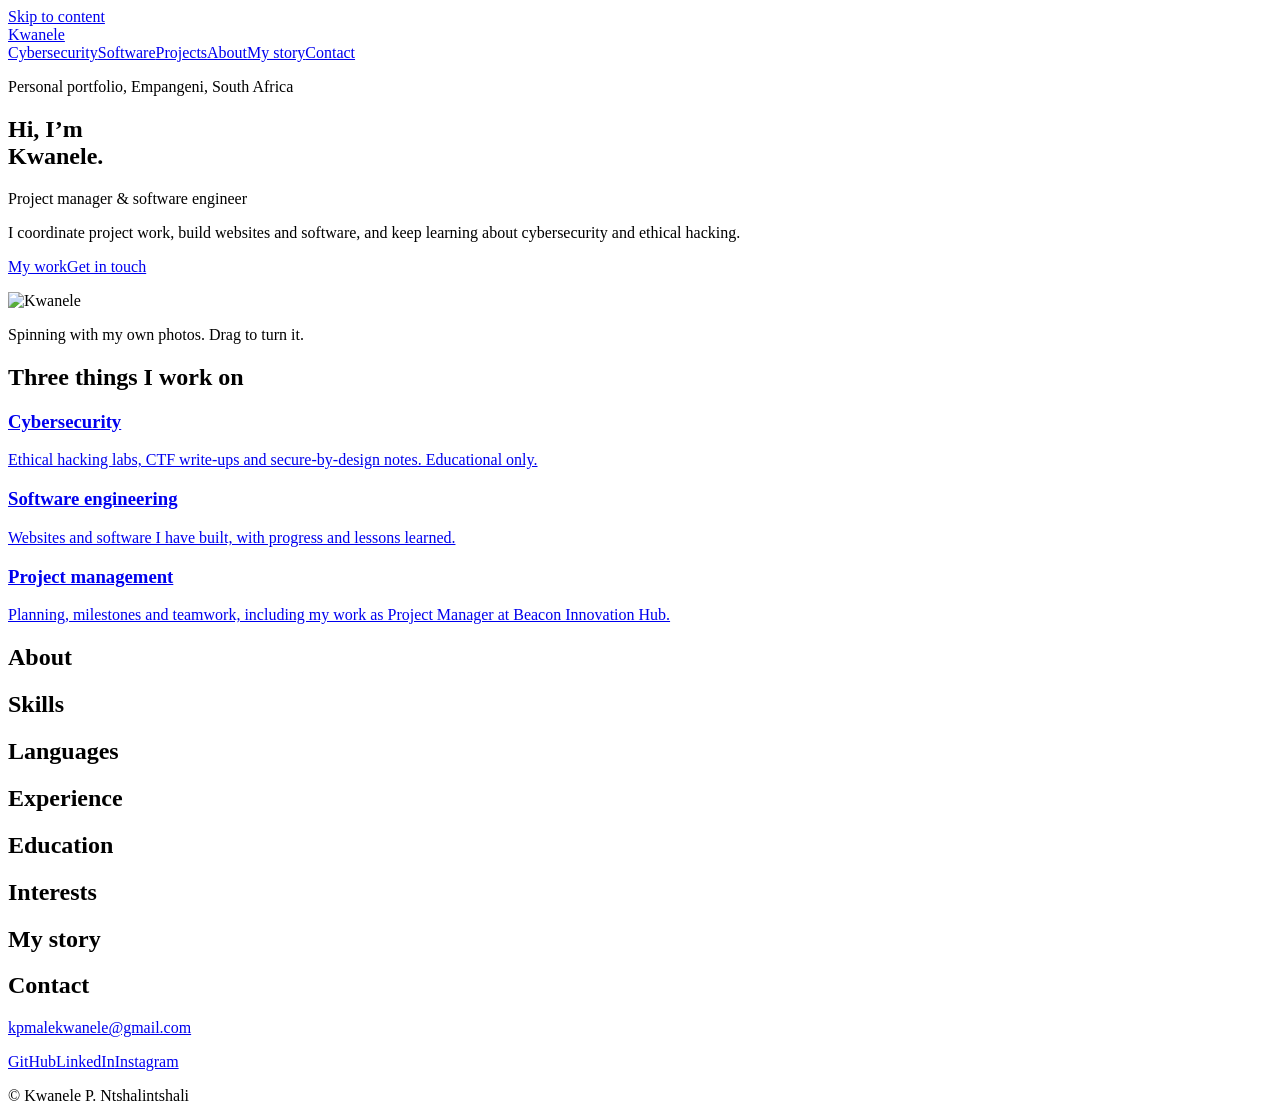
==== kwanele-portfolio/index.html @ b14f5267 "Add files via upload" ====
<!doctype html><html lang="en"><head><meta charset="utf-8"><meta name="viewport" content="width=device-width,initial-scale=1">
<title>Kwanele P. Ntshalintshali | Portfolio</title>
<meta name="description" content="Project manager, software engineer and ethical hacking learner in Empangeni, South Africa.">
<link rel="stylesheet" href="css/style.css"></head><body>
<a class="skip" href="#main">Skip to content</a>
<header class="nav"><a class="brand" href="#/">Kwanele</a><nav aria-label="Main"><a href="#/panel/cyber">Cybersecurity</a><a href="#/panel/software">Software</a><a href="#/panel/pm">Projects</a><a href="#about">About</a><a href="#timeline">My story</a><a href="#contact">Contact</a></nav></header>
<main id="main">
<div id="home">
<section class="hero"><div class="hero-copy"><p class="kicker">Personal portfolio, Empangeni, South Africa</p>
<h1>Hi, I’m<br><span>Kwanele.</span></h1><p class="role">Project manager &amp; software engineer</p>
<p>I coordinate project work, build websites and software, and keep learning about cybersecurity and ethical hacking.</p>
<p class="cta"><a class="btn" href="#panels">My work</a><a class="btn ghost" href="#contact">Get in touch</a></p></div>
<div class="globe-wrap"><div id="globe" role="img" aria-label="A spinning 3D globe covered in my photos, with photos orbiting it"><img src="assets/photos/01.webp" alt="Kwanele"></div><noscript><p>Please enable JavaScript to see the 3D globe.</p></noscript><p class="hint">Spinning with my own photos. Drag to turn it.</p></div></section>
<section class="strip" aria-label="Photos of Kwanele"><div class="track" id="track"></div></section>
<section id="panels" class="wrap"><h2>Three things I work on</h2><div class="cards">
<a class="card cyber" href="#/panel/cyber"><h3>Cybersecurity</h3><p>Ethical hacking labs, CTF write-ups and secure-by-design notes. Educational only.</p></a>
<a class="card software" href="#/panel/software"><h3>Software engineering</h3><p>Websites and software I have built, with progress and lessons learned.</p></a>
<a class="card pm" href="#/panel/pm"><h3>Project management</h3><p>Planning, milestones and teamwork, including my work as Project Manager at Beacon Innovation Hub.</p></a></div></section>
<section id="about" class="wrap two"><div><h2>About</h2><div id="aboutText"></div></div>
<div><h2>Skills</h2><ul class="chips" id="skillsList"></ul><h2>Languages</h2><ul class="chips" id="langList"></ul></div></section>
<section id="experience" class="wrap two"><div><h2>Experience</h2><div class="entries" id="expList"></div></div>
<div><h2>Education</h2><div class="entries" id="eduList"></div><h2>Interests</h2><ul class="chips" id="intList"></ul></div></section>
<section id="timeline" class="wrap journey"><h2 id="jTitle">My story</h2><div id="jStage"></div><div id="jFlat" hidden></div><div class="sr-only" id="jFull"></div></section>
<section id="contact" class="wrap"><h2>Contact</h2><p><a href="mailto:kpmalekwanele@gmail.com">kpmalekwanele@gmail.com</a></p>
<p class="links"><a href="https://github.com/kaypee-byte" rel="noopener">GitHub</a><a href="https://www.linkedin.com/in/kwanele-ntshalintshali-8764363b4" rel="noopener">LinkedIn</a><a href="https://www.instagram.com/kai_m3ch/" rel="noopener">Instagram</a></p></section>
</div>
<section id="view" class="wrap" hidden></section>
</main><footer>© Kwanele P. Ntshalintshali</footer>
<script src="assets/vendor/three.min.js"></script><script src="config.js"></script><script src="assets/photos-data.js"></script>
<!-- Video on globe: uncomment after adding assets/video/hero.mp4 -->
<!-- <script>window.SITE_VIDEO="assets/video/hero.mp4"</script> --><script src="js/defaults.js"></script><script src="js/app.js"></script></body></html>
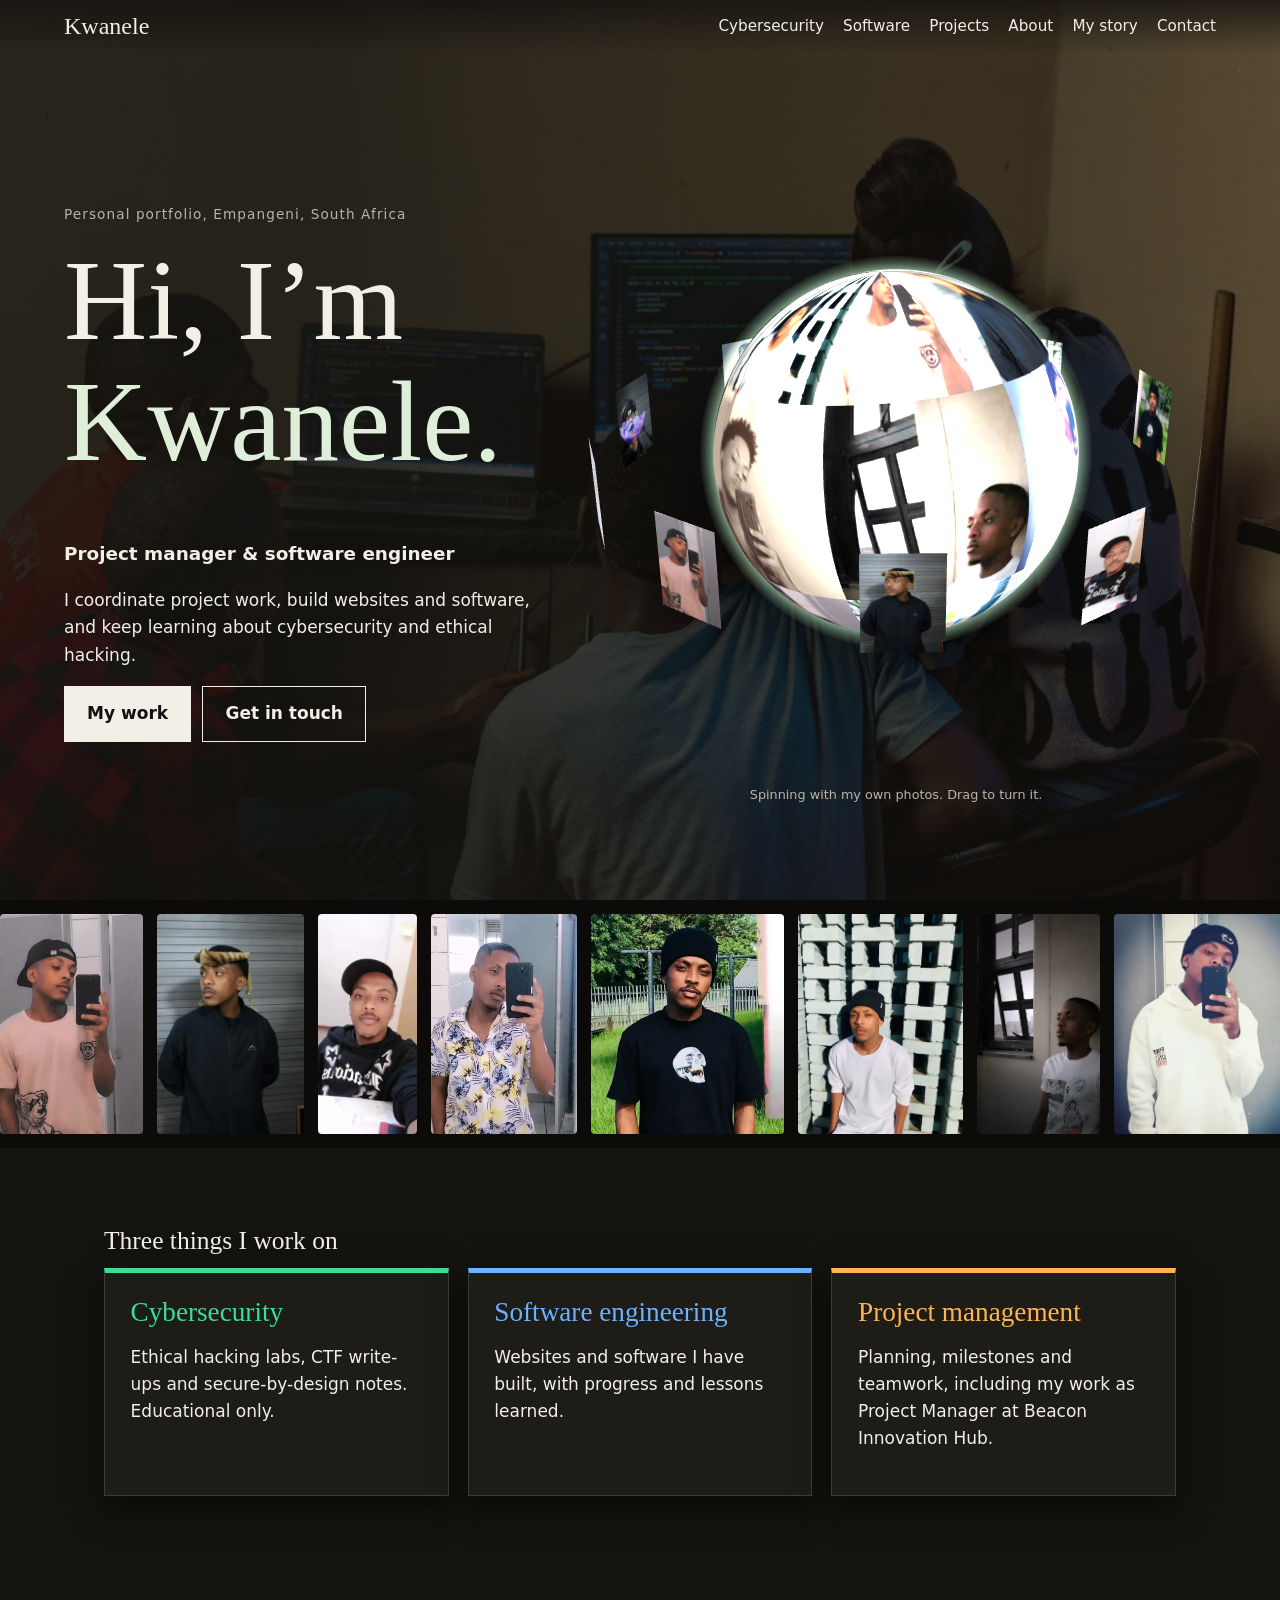
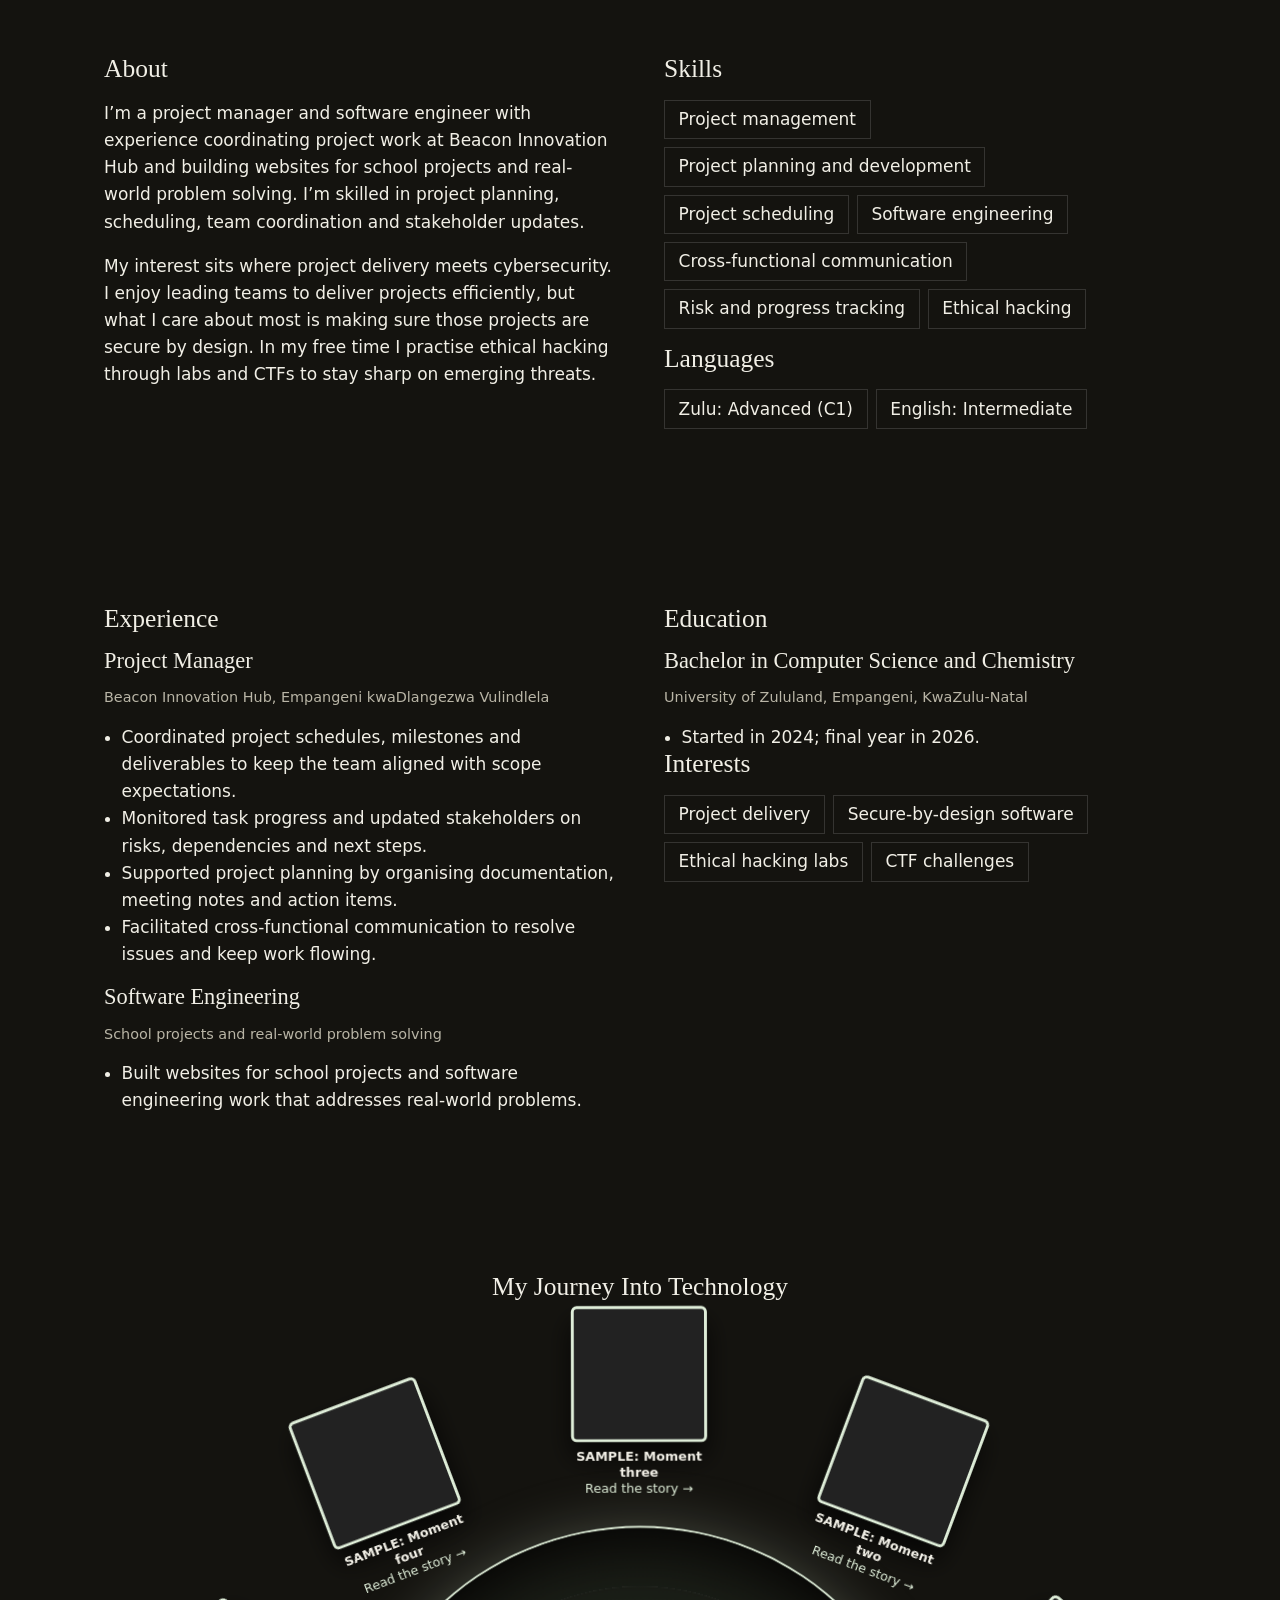
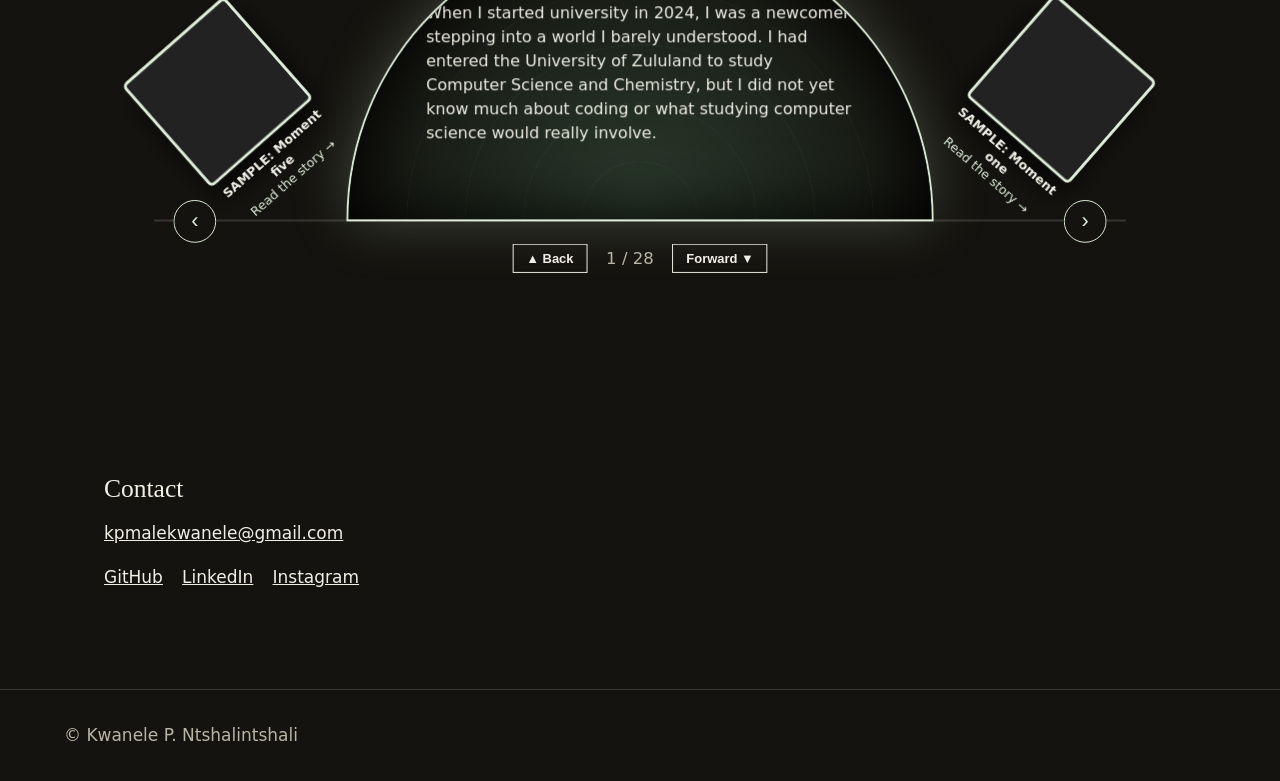
==== commit 70f627bb: "Fix LinkedIn link in contact section Updated LinkedIn link to reflect correct profile." ====
--- a/kwanele-portfolio/index.html
+++ b/kwanele-portfolio/index.html
@@ -22,7 +22,7 @@
 <div><h2>Education</h2><div class="entries" id="eduList"></div><h2>Interests</h2><ul class="chips" id="intList"></ul></div></section>
 <section id="timeline" class="wrap journey"><h2 id="jTitle">My story</h2><div id="jStage"></div><div id="jFlat" hidden></div><div class="sr-only" id="jFull"></div></section>
 <section id="contact" class="wrap"><h2>Contact</h2><p><a href="mailto:kpmalekwanele@gmail.com">kpmalekwanele@gmail.com</a></p>
-<p class="links"><a href="https://github.com/kaypee-byte" rel="noopener">GitHub</a><a href="https://www.linkedin.com/in/kwanele-ntshalintshali-8764363b4" rel="noopener">LinkedIn</a><a href="https://www.instagram.com/kai_m3ch/" rel="noopener">Instagram</a></p></section>
+<p class="links"><a href="https://github.com/kaypee-byte" rel="noopener">GitHub</a><a href="https://www.linkedin.com/in/mr-kwanele-p-ntshalintshali-8764363b4/" rel="noopener">LinkedIn</a><a href="https://www.instagram.com/kai_m3ch/" rel="noopener">Instagram</a></p></section>
 </div>
 <section id="view" class="wrap" hidden></section>
 </main><footer>© Kwanele P. Ntshalintshali</footer>
--- a/kwanele-portfolio/css/style.css
+++ b/kwanele-portfolio/css/style.css
@@ -0,0 +1,57 @@
+:root{--bg:#14130f;--ink:#f1efe6;--mute:#b9b5a6;--line:#ffffff24;--sage:#dfeed9;--cyber:#3ddc97;--software:#6cb2ff;--pm:#ffb454;--a:var(--sage);color-scheme:dark}
+*{box-sizing:border-box}html{scroll-behavior:smooth}
+body{margin:0;background:var(--bg);color:var(--ink);font:17px/1.6 "Source Sans 3",system-ui,sans-serif}
+h1,h2,h3,.brand{font-family:"Newsreader",Georgia,serif;font-weight:500;line-height:1.05;margin:0 0 .5em}
+a{color:inherit}a:focus-visible,button:focus-visible{outline:3px solid var(--sage);outline-offset:3px}
+.skip{position:absolute;left:-999px}.skip:focus{left:8px;top:8px;background:#fff;color:#000;padding:8px;z-index:99}
+.nav{position:fixed;inset:0 0 auto;z-index:20;display:flex;justify-content:space-between;align-items:center;padding:14px 5vw;background:linear-gradient(#14130fcc,#14130f00)}
+.nav nav{display:flex;gap:1.2rem;flex-wrap:wrap;font-size:.95rem}.nav a{text-decoration:none}.brand{font-size:1.5rem;margin:0}
+.hero{min-height:100svh;display:grid;grid-template-columns:1.1fr 1fr;align-items:center;gap:2rem;padding:110px 5vw 60px;background:linear-gradient(90deg,#14130fe6 25%,#14130f99),url(../assets/team.jpg) center/cover}
+.kicker{font-size:.85rem;letter-spacing:.08em;color:var(--mute)}.hero h1{font-size:clamp(3.4rem,9vw,7.5rem)}.hero h1 span{color:var(--sage)}
+.role{font-weight:600;font-size:1.15rem}.hero-copy p{max-width:34em}
+.btn{display:inline-block;padding:.8em 1.3em;background:var(--ink);color:#111;text-decoration:none;font-weight:600;border:1px solid var(--ink);margin-right:.7rem;transition:transform .2s}
+.btn.ghost{background:transparent;color:var(--ink)}.btn:hover{transform:translateY(-3px)}
+.globe-wrap{display:grid;justify-items:center}
+#globe{width:min(52vw,640px);aspect-ratio:1;cursor:grab;touch-action:pan-y;filter:drop-shadow(0 30px 40px #000a)}
+#globe canvas{width:100%!important;height:100%!important;display:block}#globe img{width:100%;height:100%;object-fit:cover;border-radius:50%}
+.hint{font-size:.8rem;color:var(--mute)}
+.strip{overflow:hidden;background:#0c0b09;padding:14px 0}.track{display:flex;width:max-content;animation:slide 70s linear infinite}
+.track img{height:220px;width:auto;margin-right:14px;border-radius:4px;display:block}
+@keyframes slide{to{transform:translateX(-50%)}}
+.wrap{padding:80px 5vw;max-width:1200px;margin:auto}.two{display:grid;grid-template-columns:1fr 1fr;gap:3rem}
+.cards{display:grid;grid-template-columns:repeat(3,1fr);gap:1.2rem;perspective:900px}
+.card{display:block;padding:1.6rem;min-height:220px;text-decoration:none;border:1px solid var(--line);border-top:5px solid var(--a);background:#1d1c16;transform:rotateX(var(--rx,0)) rotateY(var(--ry,0));transition:transform .15s,box-shadow .2s;box-shadow:0 12px 30px #0008}
+.card:hover{box-shadow:0 22px 40px #000c}.card h3{color:var(--a);font-size:1.7rem}
+.cyber{--a:var(--cyber)}.software{--a:var(--software)}.pm{--a:var(--pm)}
+.chips{list-style:none;padding:0;display:flex;flex-wrap:wrap;gap:.5rem}.chips li{border:1px solid var(--line);padding:.3em .8em}
+.ph{border:1px dashed var(--pm);color:var(--pm);padding:.3em .6em}.tl{border-left:2px solid var(--line);padding-left:1.2rem;list-style:none}.tl li{margin:1rem 0}.tl b{margin-right:.6rem}
+.links a{margin-right:1.2rem}footer{padding:2rem 5vw;color:var(--mute);border-top:1px solid var(--line)}
+#view{padding-top:110px;min-height:80vh;border-top:6px solid var(--a)}#view h1{color:var(--a);font-size:clamp(2.4rem,6vw,4rem)}
+.posts{display:grid;grid-template-columns:repeat(auto-fill,minmax(260px,1fr));gap:1.2rem}.post{border:1px solid var(--line);border-top:4px solid var(--a);padding:1rem;text-decoration:none;background:#1d1c16}
+.post img,.media img,.media video{width:100%;border-radius:4px;display:block;margin:.6rem 0}.meta{color:var(--mute);font-size:.9rem}
+.badge{border:1px solid var(--a);color:var(--a);padding:0 .5em;font-size:.8rem}.note{background:#ffffff10;padding:.8rem 1rem;border-left:4px solid var(--a)}
+@media(max-width:800px){.hero,.two,.cards{grid-template-columns:1fr}#globe{width:min(80vw,400px)}.track img{height:150px}.nav nav{font-size:.8rem;gap:.7rem}}
+@media(prefers-reduced-motion:reduce){*{animation:none!important;transition:none!important;scroll-behavior:auto!important}.strip{overflow-x:auto}}
+.sr-only{position:absolute;width:1px;height:1px;overflow:hidden;clip:rect(0 0 0 0);white-space:nowrap}
+.entries h3{font-size:1.4rem;margin:1rem 0 .2rem}.entries ul{margin:.4rem 0 0;padding-left:1.1rem}.story p{max-width:46em;font-size:1.1rem}
+.journey{max-width:1100px}.journey h2{text-align:center}
+#jStage{position:relative;width:100%;margin:0 auto}#jScale{width:1000px;transform-origin:0 0}
+.stage{position:relative;width:1000px;height:620px}
+.floor{position:absolute;left:0;right:0;top:520px;border-top:2px solid var(--line)}
+.dome{position:absolute;left:200px;top:220px;width:600px;height:300px;border-radius:300px 300px 0 0;overflow:hidden;perspective:1000px;cursor:grab;touch-action:none;
+ background:repeating-radial-gradient(circle at 50% 100%,transparent 0 59px,#ffffff10 60px),radial-gradient(ellipse at 50% 100%,#2c3d2e,#14130f 75%);
+ box-shadow:inset 0 0 70px #000,0 0 0 2px var(--sage),0 0 60px #dfeed940}
+.drum{position:absolute;inset:0;transform-style:preserve-3d}
+.seg{position:absolute;left:50%;top:50%;width:440px;height:190px;margin:-95px 0 0 -220px;display:flex;align-items:center;font-size:16.5px;line-height:1.5;backface-visibility:hidden;color:var(--ink);text-align:left}
+.ctrl{position:absolute;left:0;right:0;top:545px;display:flex;justify-content:center;align-items:center;gap:1.2rem;color:var(--mute)}.ctrl .btn{margin:0;padding:.5em 1em}
+.moment{position:absolute;width:140px;transform:translate(-50%,-50%) rotate(var(--r,0deg));text-decoration:none;display:block}
+.moment .in{display:block;transition:transform .25s}.moment:hover .in,.moment:focus-visible .in{transform:translateY(-10px) scale(1.07)}
+.thumb{display:block;width:140px;height:140px;border:3px solid var(--sage);border-radius:6px;overflow:hidden;background:#222;box-shadow:0 16px 28px #000b}
+.thumb img,.thumb video{width:100%;height:100%;object-fit:cover;display:block;margin:0;border-radius:0}.nothumb{display:grid;place-items:center;height:100%}
+.more{display:block;margin-top:.45rem;text-align:center;font-size:.82rem;color:var(--sage);line-height:1.25}.more b{display:block;color:var(--ink);font-weight:600}
+.arcbtn{position:absolute;top:500px;width:44px;height:44px;border-radius:50%;border:1px solid var(--sage);background:#14130f;color:var(--sage);font-size:1.4rem;cursor:pointer}.arcbtn.l{left:20px}.arcbtn.r{right:20px}
+.flatstory{max-height:70vh;overflow:auto;padding:1rem;border:1px solid var(--line);background:#1d1c16}.flatgrid{display:grid;grid-template-columns:repeat(auto-fill,minmax(150px,1fr));gap:1.2rem;margin-top:1.5rem}
+.flatgrid .moment{position:static;transform:none;width:auto}.flatgrid .thumb{width:100%}
+.stage{touch-action:pan-y;user-select:none}.moment img,.moment video{-webkit-user-drag:none;pointer-events:none}.moment{cursor:pointer}
+.flatrow{display:flex;gap:1rem;overflow-x:auto;padding:1.2rem 0;margin-top:1.2rem;scrollbar-width:none}.flatrow::-webkit-scrollbar{display:none}
+.flatrow .moment{position:static;transform:none;flex:0 0 140px;width:140px}
